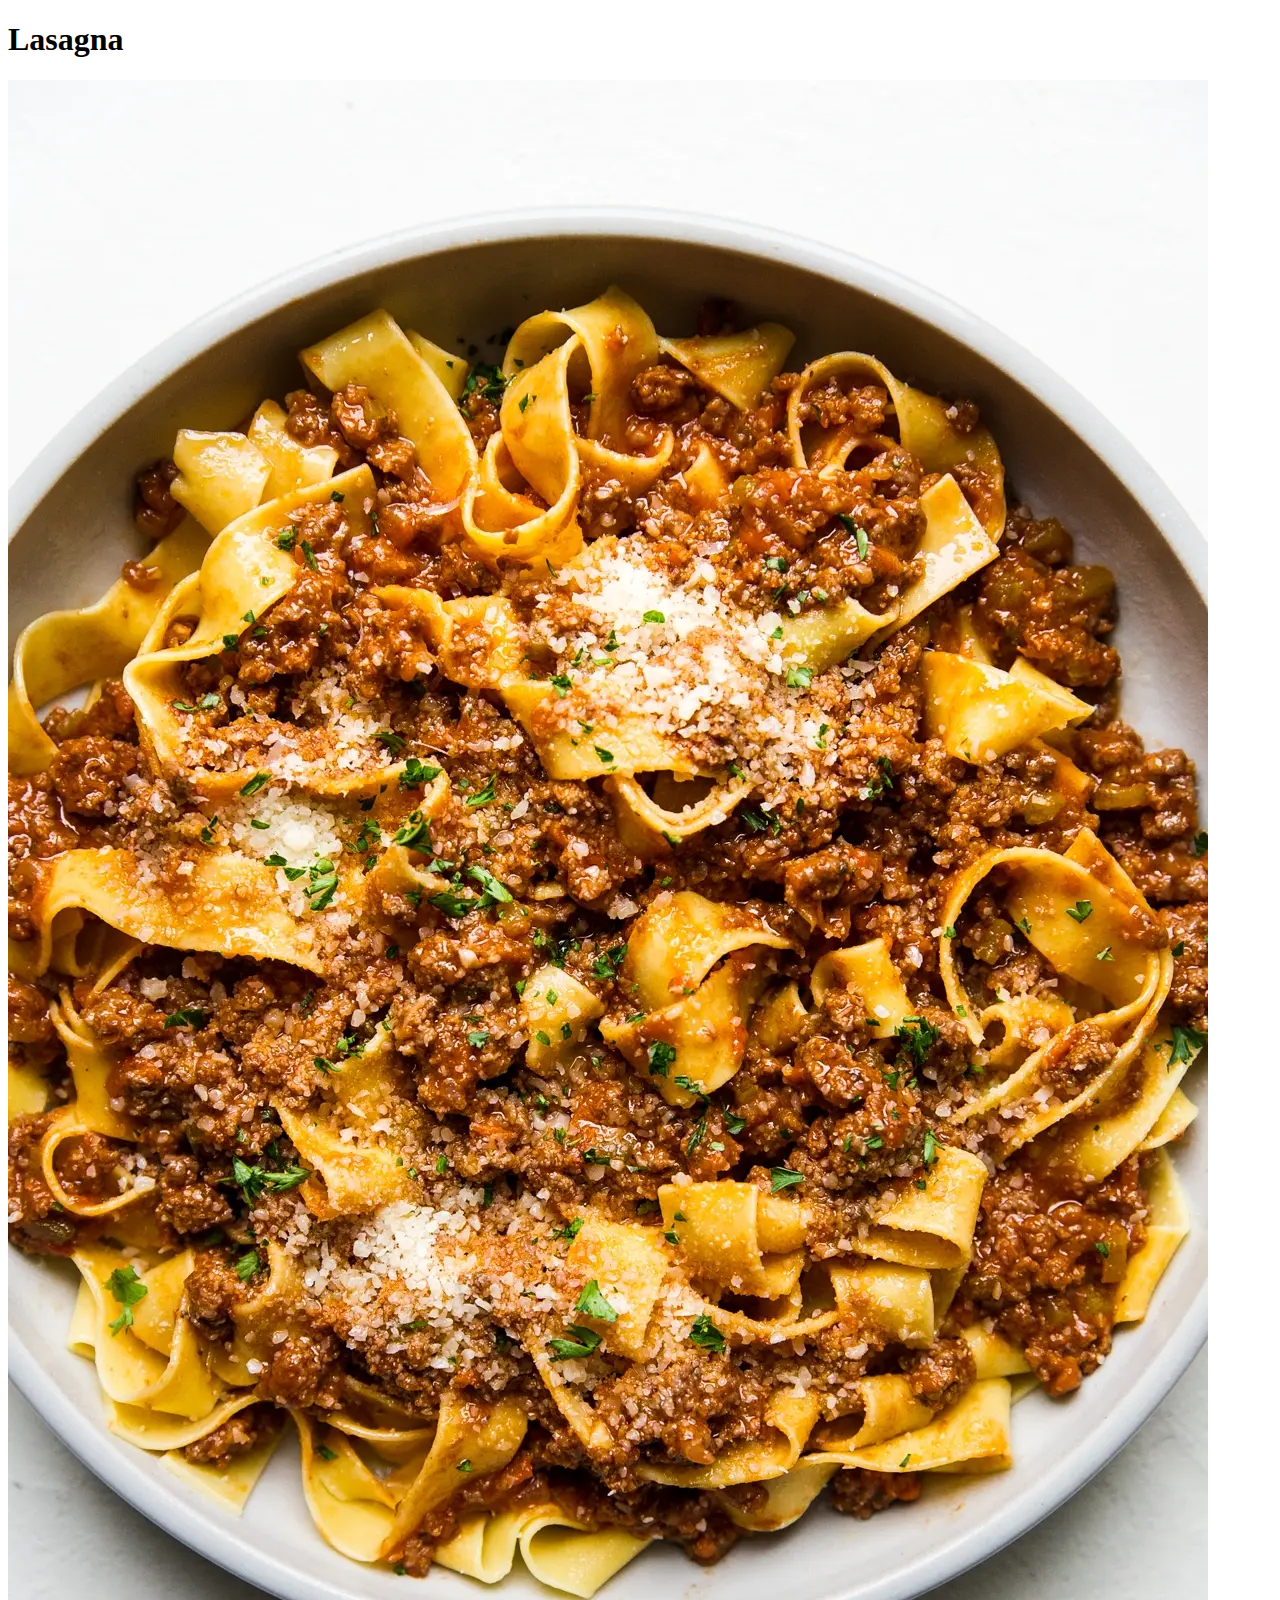
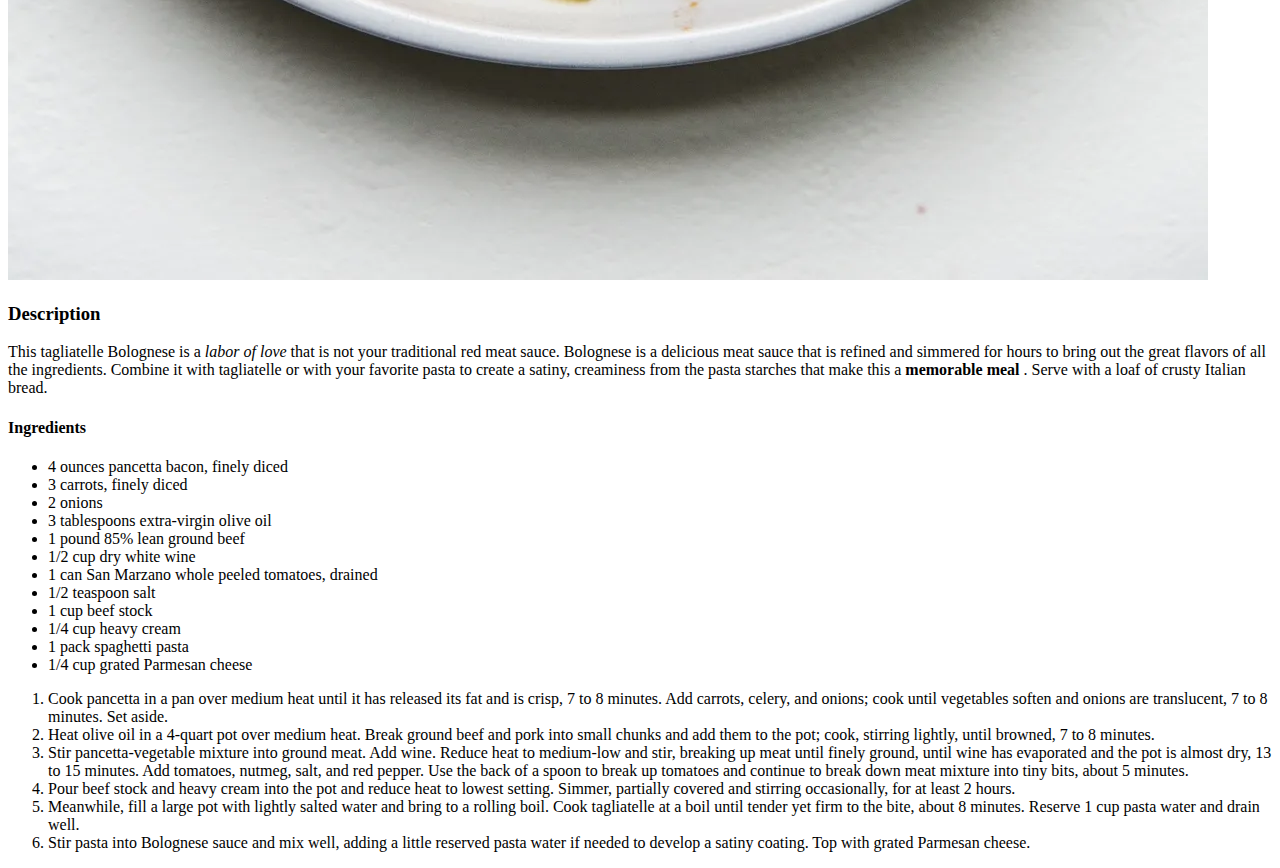
==== bolognese.html @ 6a24d21b "Finish the website" ====
<!DOCTYPE html>

<html lang="eng">
    <head>
        <meta charset="utf-8">
        <title>Odin Recipe</title>
    </head>

    <body>
        <h1>Lasagna</h1>
        <img src="bolognese.jpeg">

        <h3>Description</h3>

        <p>This tagliatelle Bolognese is a <em> labor of love</em> that is not your traditional red meat sauce. Bolognese is a delicious meat sauce that is refined and simmered for hours to bring out the great flavors of all the ingredients. Combine it with tagliatelle or with your favorite pasta to create a satiny, creaminess from the pasta starches that make this a <strong>memorable meal </strong>. Serve with a loaf of crusty Italian bread. </p>
        
        <h4>Ingredients</h4>
        <ul>
            <li>4 ounces pancetta bacon, finely diced</li>
            <li>3 carrots, finely diced</li>
            <li>2 onions</li>
            <li>3 tablespoons extra-virgin olive oil</li>
            <li>1 pound 85% lean ground beef</li>
            <li>1/2 cup dry white wine</li>
            <li>1 can San Marzano whole peeled tomatoes, drained</li>
            <li>1/2 teaspoon salt</li>
            <li>1 cup beef stock</li>
            <li>1/4 cup heavy cream</li>
            <li>1 pack spaghetti pasta</li>
            <li>1/4 cup grated Parmesan cheese</li>
        </ul>

        <ol>
            <li>Cook pancetta in a pan over medium heat until it has released its fat and is crisp, 7 to 8 minutes. Add carrots, celery, and onions; cook until vegetables soften and onions are translucent, 7 to 8 minutes. Set aside.</li>
            <li>Heat olive oil in a 4-quart pot over medium heat. Break ground beef and pork into small chunks and add them to the pot; cook, stirring lightly, until browned, 7 to 8 minutes.</li>
            <li>Stir pancetta-vegetable mixture into ground meat. Add wine. Reduce heat to medium-low and stir, breaking up meat until finely ground, until wine has evaporated and the pot is almost dry, 13 to 15 minutes. Add tomatoes, nutmeg, salt, and red pepper. Use the back of a spoon to break up tomatoes and continue to break down meat mixture into tiny bits, about 5 minutes.</li>
            <li>Pour beef stock and heavy cream into the pot and reduce heat to lowest setting. Simmer, partially covered and stirring occasionally, for at least 2 hours.</li>
            <li>Meanwhile, fill a large pot with lightly salted water and bring to a rolling boil. Cook tagliatelle at a boil until tender yet firm to the bite, about 8 minutes. Reserve 1 cup pasta water and drain well.</li>
            <li>Stir pasta into Bolognese sauce and mix well, adding a little reserved pasta water if needed to develop a satiny coating. Top with grated Parmesan cheese.</li>
        </ol>


    </body>
    
</html>
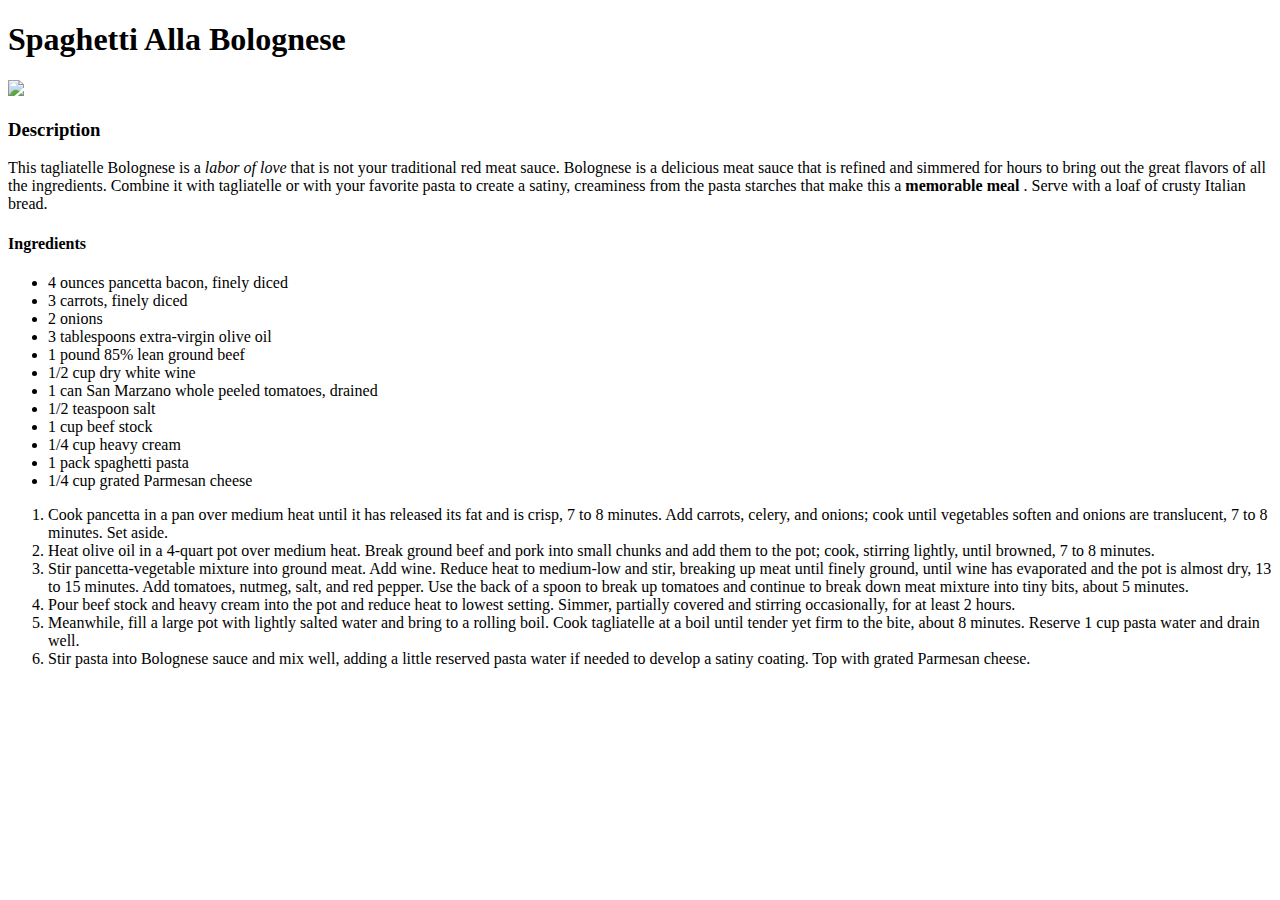
==== commit e4f10990: "Fix images" ====
--- a/bolognese.html
+++ b/bolognese.html
@@ -7,8 +7,8 @@
     </head>
 
     <body>
-        <h1>Lasagna</h1>
-        <img src="bolognese.jpeg">
+        <h1>Spaghetti Alla Bolognese</h1>
+        <img src="../odin-recipes/images/bolognese.jpeg">
 
         <h3>Description</h3>
 
